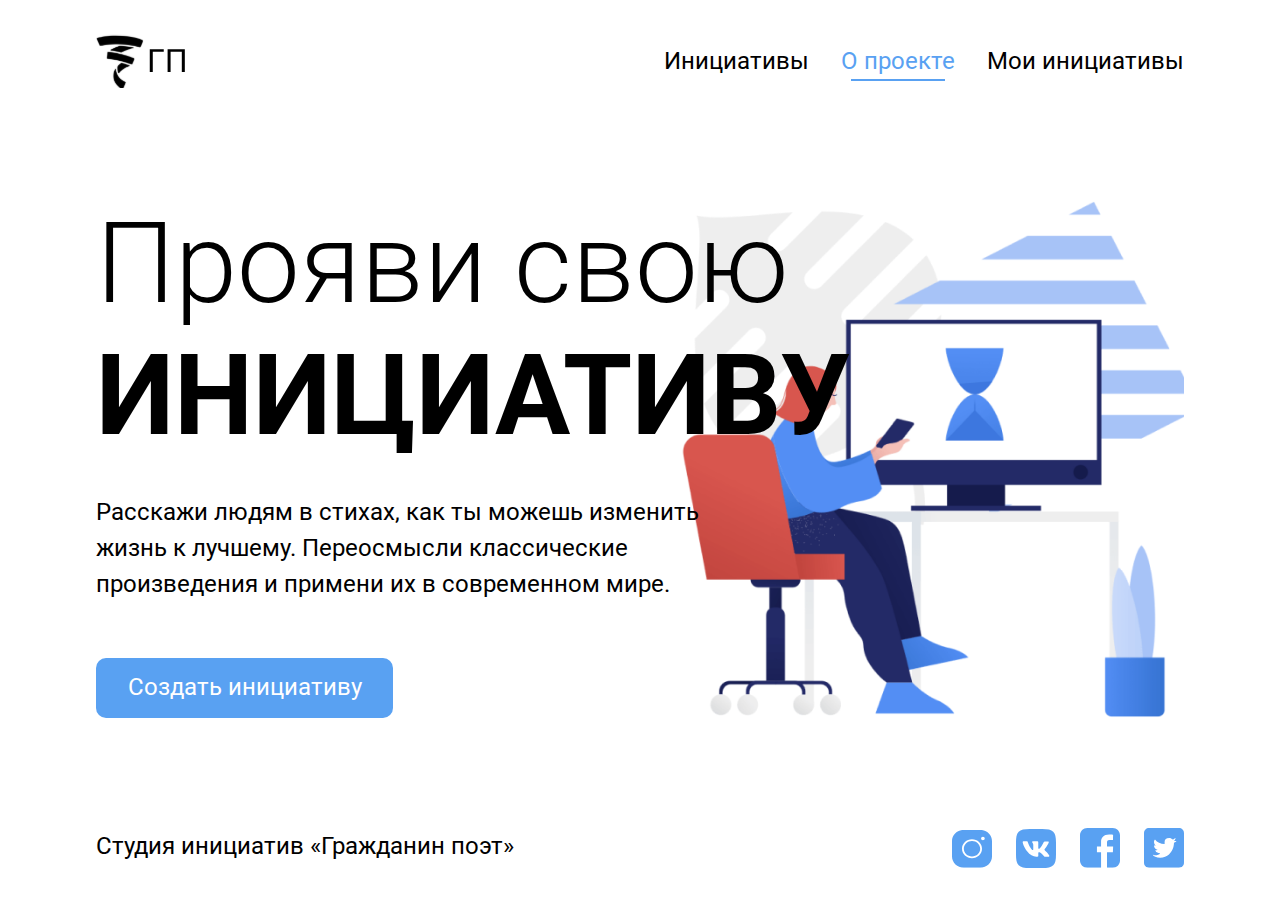
==== index.html @ 3552df30 "misc: Исправить имена авторов" ====
<!DOCTYPE html>
<html lang="ru">
  <head>
    <meta charset="UTF-8">
    <meta name="viewport" content="width=device-width, initial-scale=1.0">
    <meta name="description" content="Портал народных инициатив в эпоху глобальной цензуры">
    <meta name="keywords" content="Образование, обучение, практика, теория, инициативы, хакатон, Яндекс, Практикум, JavaScript, React">
    <meta name="author" content="Борис Никиташов">
    <meta name="author" content="Вадим Колесников">
    <meta name="author" content="Александр Удинкан">
    <meta name="author" content="Анна Кухилава">
    <link href="./pages/index.css" rel="stylesheet">
    <title>Гражданин поэт – 2025</title>
  </head>
  <body class="root">
    <header class="header root__header">
      <img class="header__logo" src="resources/images/logo.svg" alt="Логотип проекта «Гражданин поэт – 2025»">
      <nav class="header__nav">
        <ul class="header__list">
          <li class="header__list-item"><a class="header__link" href="#">Инициативы</a></li>
          <li class="header__list-item"><a class="header__link header__link_active" href="#">О проекте</a></li>
          <li class="header__list-item"><a class="header__link" href="#">Мои инициативы</a></li>
        </ul>
      </nav>
    </header>
    <main class="main main_page_index root__main">
      <h1 class="main__title">Прояви свою <span class="main__title_bold">инициативу</span></h1>
      <p class="main__text">Расскажи людям в стихах, как ты можешь изменить жизнь к лучшему. Переосмысли классические произведения и примени их в современном мире.</p>
      <button class="button button_type_create">Создать инициативу</button>
    </main>
    <footer class="footer root__footer">
      <address class="footer__author">Студия инициатив «Гражданин поэт»</address>
      <ul class="footer__list">
        <li class="footer__list-item">
          <a class="footer__link" href="#">
            <img class="footer__icon" src="resources/images/Instagram.svg" alt="Instagram">
          </a>
        </li>
        <li class="footer__list-item">
          <a class="footer__link" href="#">
            <img class="footer__icon" src="resources/images/VK.svg" alt="ВКонтакте">
          </a>
        </li>
        <li class="footer__list-item">
          <a class="footer__link" href="#">
            <img class="footer__icon" src="resources/images/Facebook.svg" alt="Facebook">
          </a>
        </li>
        <li class="footer__list-item">
          <a class="footer__link" href="#">
            <img class="footer__icon" src="resources/images/Twitter.svg" alt="Twitter">
          </a>
        </li>
      </ul>
    </footer>
  </body>
</html>
---- pages/index.css ----
/* Подключаем normalize.css */

@import url(../resources/vendor/normalize.css);

/* Подключаем шрифты */

@import url(../resources/fonts/fonts.css);

/* Подключаем блок root */

@import url(../blocks/root/root.css);
@import url(../blocks/root/__header/root__header.css);
@import url(../blocks/root/__main/root__main.css);
@import url(../blocks/root/__footer/root__footer.css);

/* Подключаем блок header и его компоненты */

@import url(../blocks/header/header.css);
@import url(../blocks/header/__logo/header__logo.css);
@import url(../blocks/header/__list/header__list.css);
@import url(../blocks/header/__list-item/header__list-item.css);
@import url(../blocks/header/__link/header__link.css);
@import url(../blocks/header/__link/_active/header__link_active.css);

/* Подключаем блок main и его компоненты */

@import url(../blocks/main/main.css);
@import url(../blocks/main/_page/main_page_index.css);
@import url(../blocks/main/_page/main_page_one.css);
@import url(../blocks/main/__title/main__title.css);
@import url(../blocks/main/__title/_bold/main__title_bold.css);
@import url(../blocks/main/__text/main__text.css);

/* Подключаем блок footer и его компоненты */

@import url(../blocks/footer/footer.css);
@import url(../blocks/footer/__author/footer__author.css);
@import url(../blocks/footer/__list/footer__list.css);
@import url(../blocks/footer/__list-item/footer__list-item.css);
@import url(../blocks/footer/__link/footer__link.css);
@import url(../blocks/footer/__icon/footer__icon.css);

/* Подключаем блок button и его компоненты */

@import url(../blocks/button/button.css);
@import url(../blocks/button/_type/button_type_create.css);
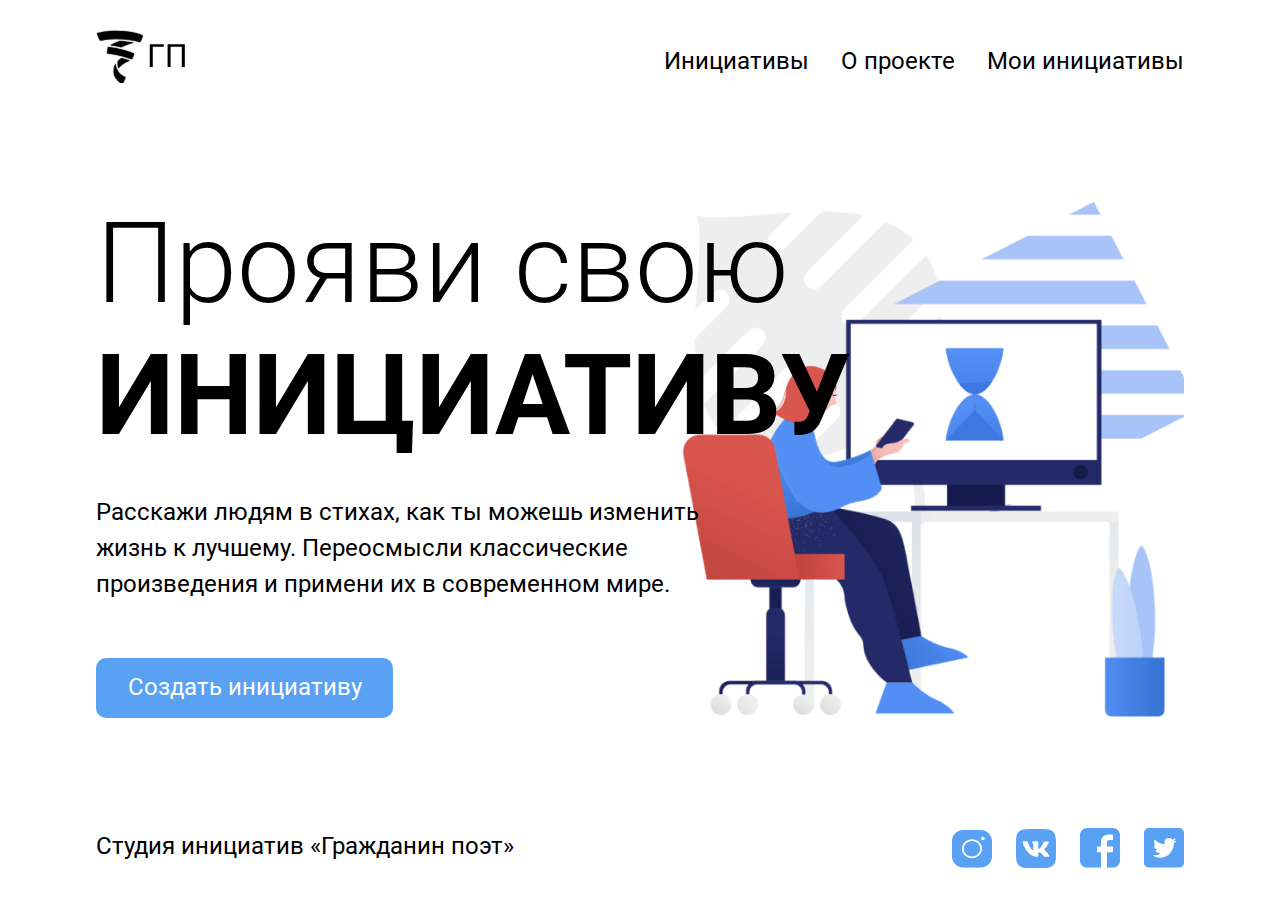
==== commit 646998ca: "feat: Заменить ссылки на главную страницу" ====
--- a/index.html
+++ b/index.html
@@ -14,16 +14,18 @@
   </head>
   <body class="root">
     <header class="header root__header">
-      <img class="header__logo" src="resources/images/logo.svg" alt="Логотип проекта «Гражданин поэт – 2025»">
+      <a href="index.html">
+        <img class="header__logo" src="resources/images/logo.svg" alt="Логотип проекта «Гражданин поэт – 2025»">
+      </a>
       <nav class="header__nav">
         <ul class="header__list">
           <li class="header__list-item"><a class="header__link" href="#">Инициативы</a></li>
-          <li class="header__list-item"><a class="header__link header__link_active" href="#">О проекте</a></li>
+          <li class="header__list-item"><a class="header__link" href="#">О проекте</a></li>
           <li class="header__list-item"><a class="header__link" href="#">Мои инициативы</a></li>
         </ul>
       </nav>
     </header>
-    <main class="main main_page_index root__main">
+    <main class="main main_index root__main">
       <h1 class="main__title">Прояви свою <span class="main__title_bold">инициативу</span></h1>
       <p class="main__text">Расскажи людям в стихах, как ты можешь изменить жизнь к лучшему. Переосмысли классические произведения и примени их в современном мире.</p>
       <button class="button button_type_create">Создать инициативу</button>
@@ -53,5 +55,7 @@
         </li>
       </ul>
     </footer>
+    <script src="./scripts/common.js"></script>
+    <script src="./scripts/index.js"></script>
   </body>
 </html>--- a/pages/index.css
+++ b/pages/index.css
@@ -25,8 +25,7 @@
 /* Подключаем блок main и его компоненты */
 
 @import url(../blocks/main/main.css);
-@import url(../blocks/main/_page/main_page_index.css);
-@import url(../blocks/main/_page/main_page_one.css);
+@import url(../blocks/main/_index/main_index.css);
 @import url(../blocks/main/__title/main__title.css);
 @import url(../blocks/main/__title/_bold/main__title_bold.css);
 @import url(../blocks/main/__text/main__text.css);
@@ -38,7 +37,6 @@
 @import url(../blocks/footer/__list/footer__list.css);
 @import url(../blocks/footer/__list-item/footer__list-item.css);
 @import url(../blocks/footer/__link/footer__link.css);
-@import url(../blocks/footer/__icon/footer__icon.css);
 
 /* Подключаем блок button и его компоненты */
 
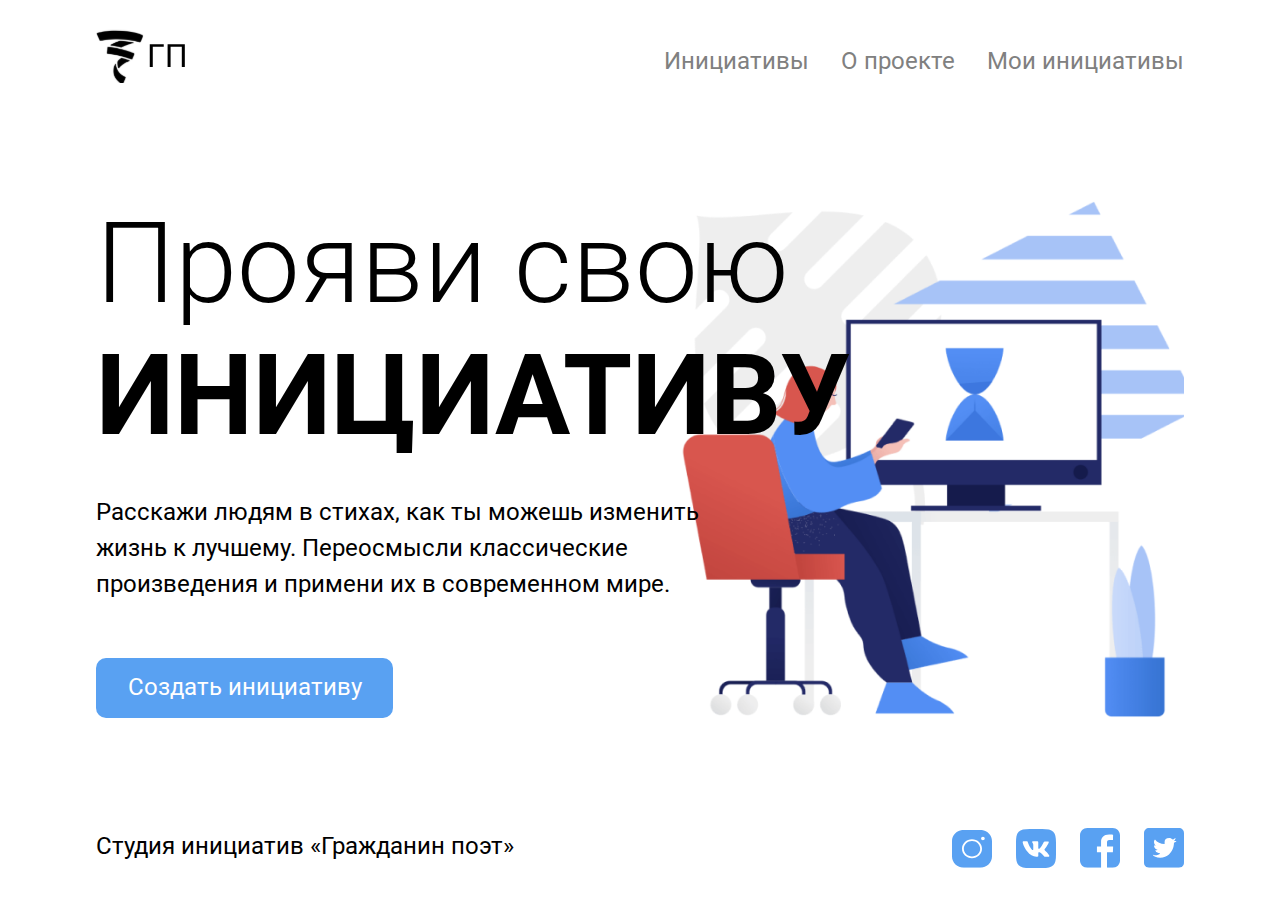
==== commit 170f1b3d: "feat: Отключить ссылки в хэдере" ====
--- a/index.html
+++ b/index.html
@@ -19,9 +19,9 @@
       </a>
       <nav class="header__nav">
         <ul class="header__list">
-          <li class="header__list-item"><a class="header__link" href="#">Инициативы</a></li>
-          <li class="header__list-item"><a class="header__link" href="#">О проекте</a></li>
-          <li class="header__list-item"><a class="header__link" href="#">Мои инициативы</a></li>
+          <li class="header__list-item"><a class="header__link header__link_disabled" href="#">Инициативы</a></li>
+          <li class="header__list-item"><a class="header__link header__link_disabled" href="#">О проекте</a></li>
+          <li class="header__list-item"><a class="header__link header__link_disabled" href="#">Мои инициативы</a></li>
         </ul>
       </nav>
     </header>
--- a/pages/index.css
+++ b/pages/index.css
@@ -20,7 +20,7 @@
 @import url(../blocks/header/__list/header__list.css);
 @import url(../blocks/header/__list-item/header__list-item.css);
 @import url(../blocks/header/__link/header__link.css);
-@import url(../blocks/header/__link/_active/header__link_active.css);
+@import url(../blocks/header/__link/_disabled/header__link_disabled.css);
 
 /* Подключаем блок main и его компоненты */
 
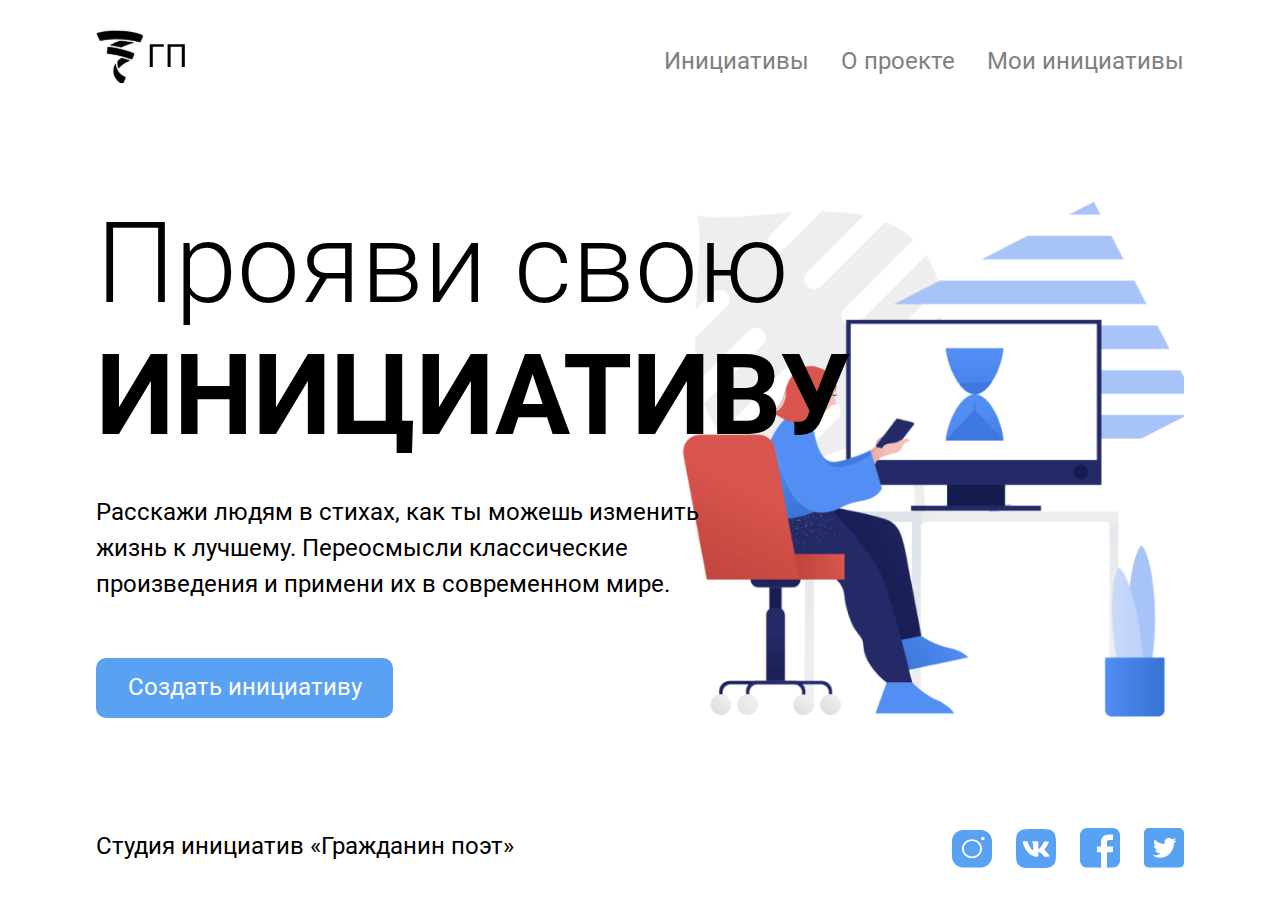
==== commit 0b730e30: "feat: Сверстать заглушку для маленьких экранов" ====
--- a/index.html
+++ b/index.html
@@ -55,6 +55,10 @@
         </li>
       </ul>
     </footer>
+    <div class="sorry">
+      <p class="sorry__title">Извините!</p>
+      <p class="sorry__text">У вас слишком маленький экран. Найдите калькулятор побольше.</p>
+    </div>
     <script src="./scripts/common.js"></script>
     <script src="./scripts/index.js"></script>
   </body>
--- a/pages/index.css
+++ b/pages/index.css
@@ -41,4 +41,10 @@
 /* Подключаем блок button и его компоненты */
 
 @import url(../blocks/button/button.css);
-@import url(../blocks/button/_type/button_type_create.css);+@import url(../blocks/button/_type/button_type_create.css);
+
+/* Подключаем блок sorry и его компоненты */
+
+@import url(../blocks/sorry/sorry.css);
+@import url(../blocks/sorry/__title/sorry__title.css);
+@import url(../blocks/sorry/__text/sorry__text.css);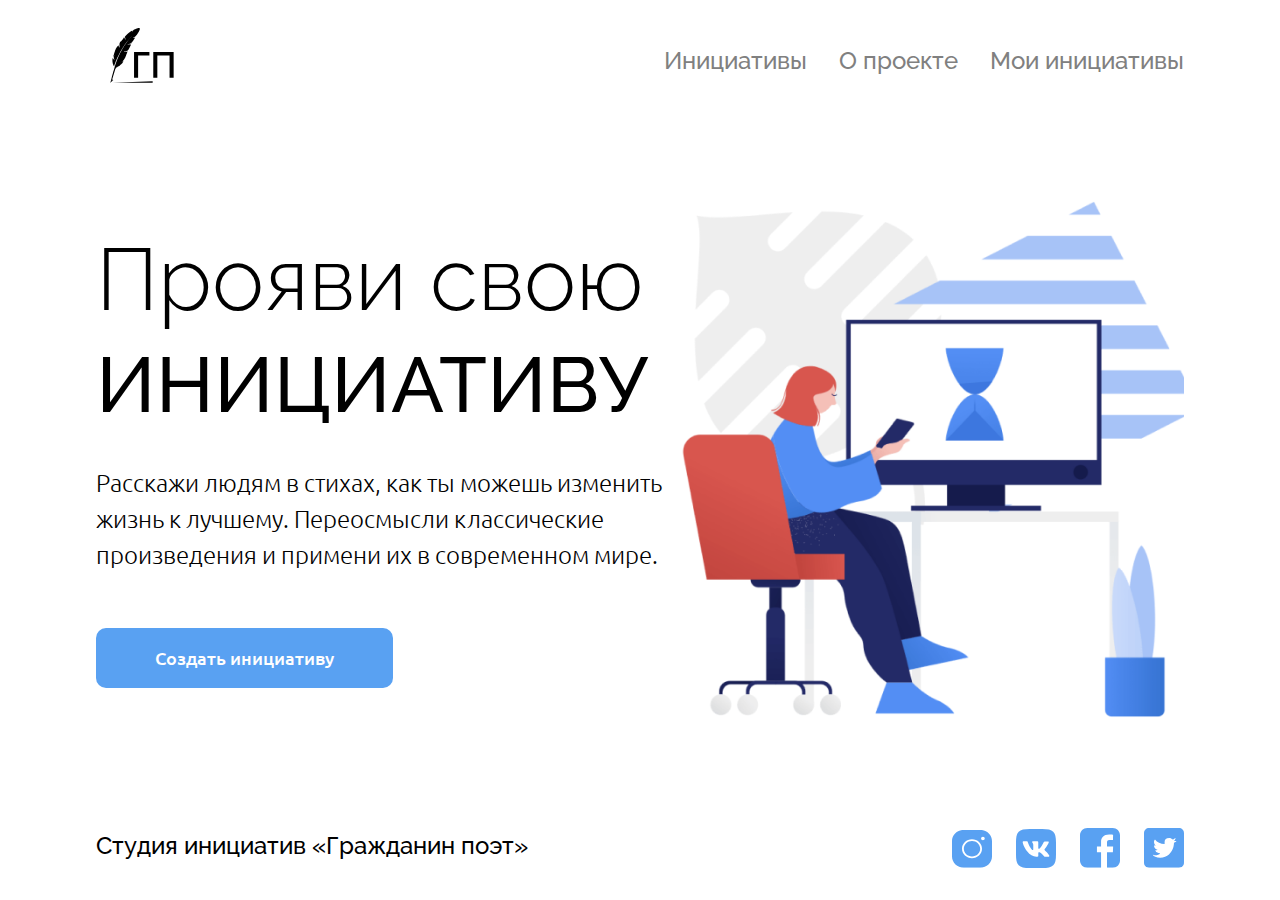
==== commit 4c877ba1: "feat: Добавить новые шрифты в вёрстку" ====
--- a/index.html
+++ b/index.html
@@ -26,7 +26,7 @@
       </nav>
     </header>
     <main class="main main_index root__main">
-      <h1 class="main__title">Прояви свою <span class="main__title_bold">инициативу</span></h1>
+      <h1 class="main__title">Прояви свою <br> <span class="main__title_bold">инициативу</span></h1>
       <p class="main__text">Расскажи людям в стихах, как ты можешь изменить жизнь к лучшему. Переосмысли классические произведения и примени их в современном мире.</p>
       <button class="button button_type_create">Создать инициативу</button>
     </main>
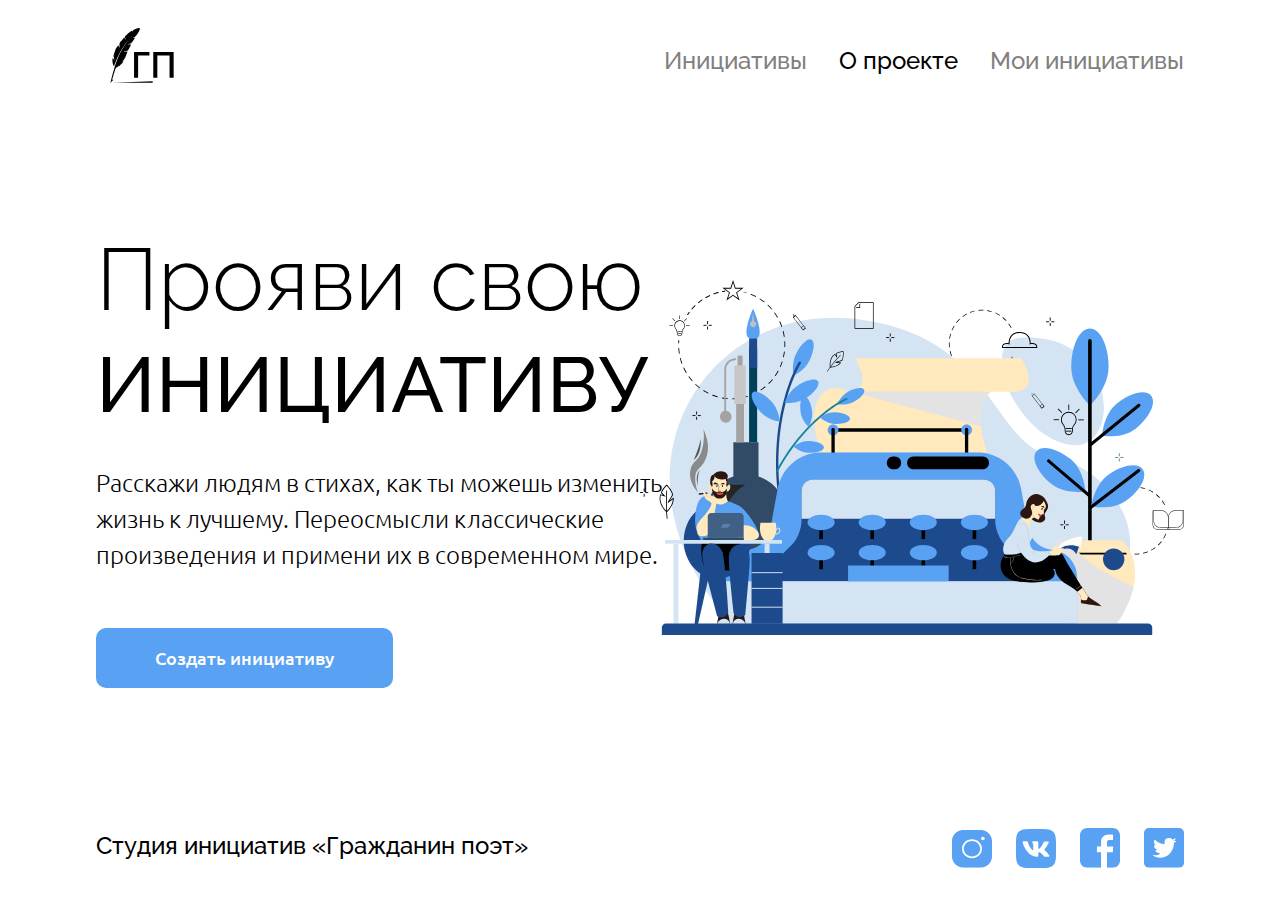
==== commit ee6ad7bb: "feat: Настроить ссылки на страницу «О проекте»" ====
--- a/index.html
+++ b/index.html
@@ -20,7 +20,7 @@
       <nav class="header__nav">
         <ul class="header__list">
           <li class="header__list-item"><a class="header__link header__link_disabled" href="#">Инициативы</a></li>
-          <li class="header__list-item"><a class="header__link header__link_disabled" href="#">О проекте</a></li>
+          <li class="header__list-item"><a class="header__link" id="about-link" href="aboutProject.html">О проекте</a></li>
           <li class="header__list-item"><a class="header__link header__link_disabled" href="#">Мои инициативы</a></li>
         </ul>
       </nav>
